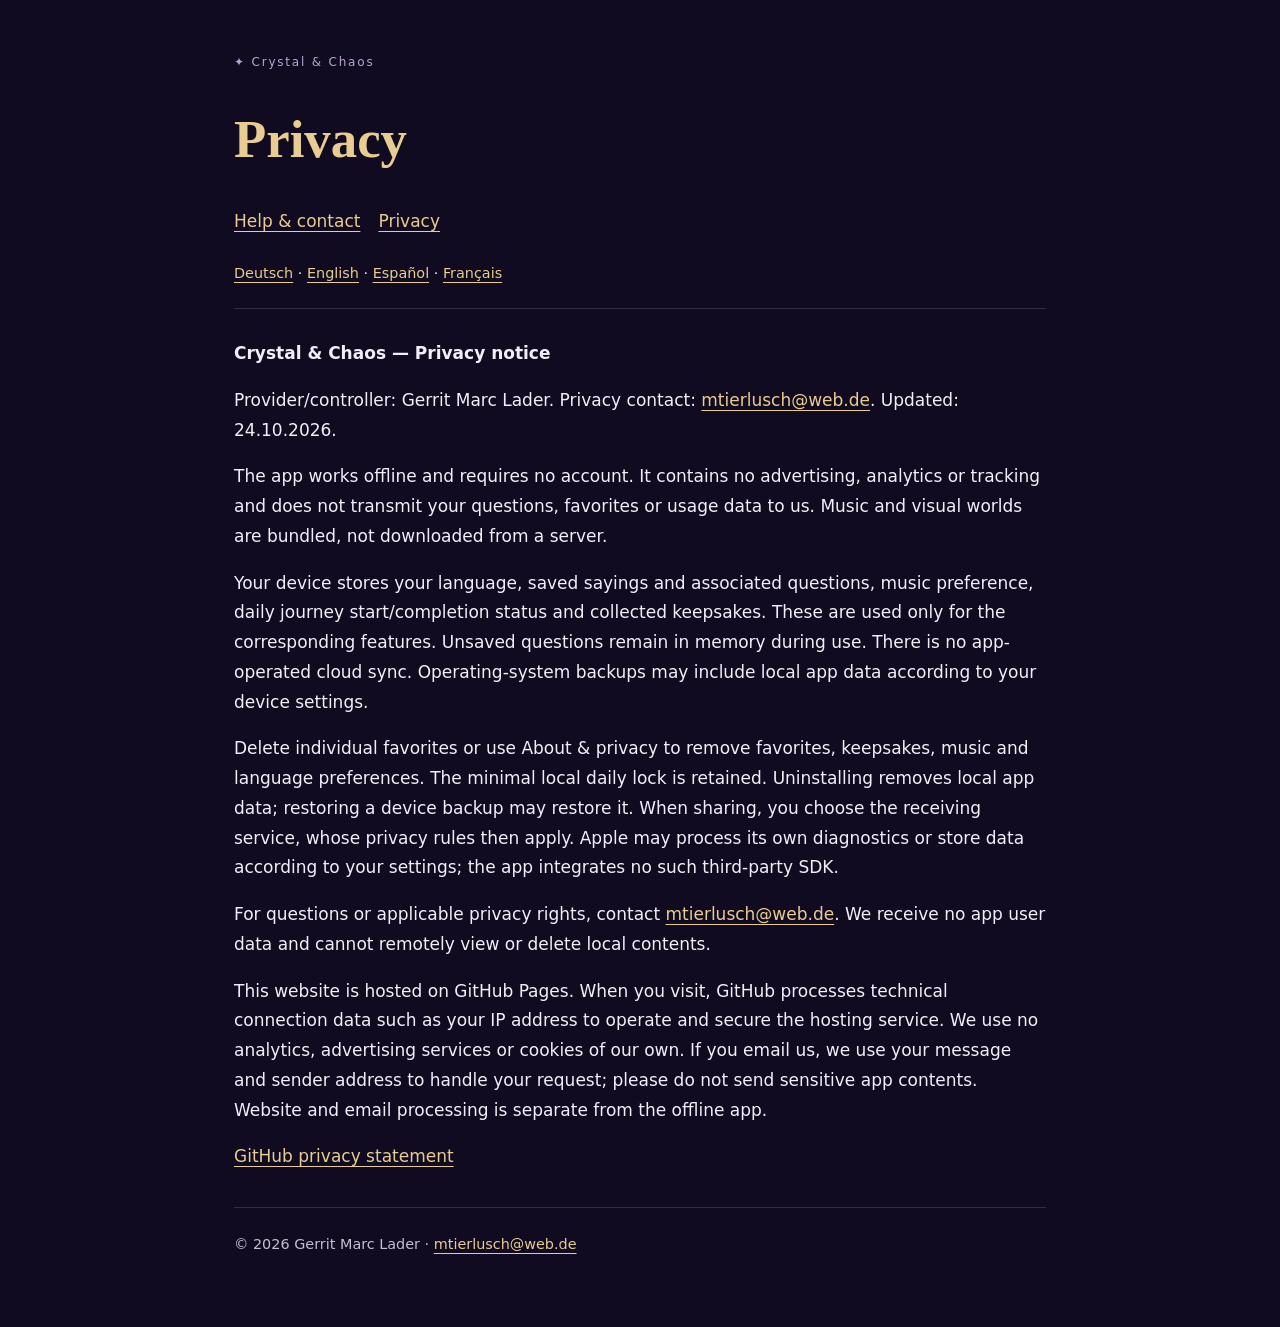
==== privacy-en.html @ af04e94f "Publish multilingual Kugel & Chaos support and privacy website" ====
<!doctype html>
<html lang="en"><head><meta charset="utf-8"><meta name="viewport" content="width=device-width,initial-scale=1"><meta name="description" content="Privacy — Crystal &amp; Chaos"><title>Privacy — Crystal &amp; Chaos</title><link rel="stylesheet" href="style.css"></head>
<body><main><header><p class="badge">✦ Crystal &amp; Chaos</p><h1>Privacy</h1><nav><a href="support-en.html">Help & contact</a><a href="privacy-en.html">Privacy</a></nav><div class="languages"><a href="privacy.html" lang="de" hreflang="de">Deutsch</a> · <a href="privacy-en.html" lang="en" hreflang="en">English</a> · <a href="privacy-es.html" lang="es" hreflang="es">Español</a> · <a href="privacy-fr.html" lang="fr" hreflang="fr">Français</a></div></header><article><p><strong>Crystal &amp; Chaos — Privacy notice</strong></p>
<p>Provider/controller: Gerrit Marc Lader. Privacy contact: <a href="mailto:mtierlusch@web.de">mtierlusch@web.de</a>. Updated: 24.10.2026.</p>
<p>The app works offline and requires no account. It contains no advertising, analytics or tracking and does not transmit your questions, favorites or usage data to us. Music and visual worlds are bundled, not downloaded from a server.</p>
<p>Your device stores your language, saved sayings and associated questions, music preference, daily journey start/completion status and collected keepsakes. These are used only for the corresponding features. Unsaved questions remain in memory during use. There is no app-operated cloud sync. Operating-system backups may include local app data according to your device settings.</p>
<p>Delete individual favorites or use About &amp; privacy to remove favorites, keepsakes, music and language preferences. The minimal local daily lock is retained. Uninstalling removes local app data; restoring a device backup may restore it. When sharing, you choose the receiving service, whose privacy rules then apply. Apple may process its own diagnostics or store data according to your settings; the app integrates no such third-party SDK.</p>
<p>For questions or applicable privacy rights, contact <a href="mailto:mtierlusch@web.de">mtierlusch@web.de</a>. We receive no app user data and cannot remotely view or delete local contents.</p><p>This website is hosted on GitHub Pages. When you visit, GitHub processes technical connection data such as your IP address to operate and secure the hosting service. We use no analytics, advertising services or cookies of our own. If you email us, we use your message and sender address to handle your request; please do not send sensitive app contents. Website and email processing is separate from the offline app.</p><p><a href="https://docs.github.com/en/site-policy/privacy-policies/github-general-privacy-statement">GitHub privacy statement</a></p></article><footer>© 2026 Gerrit Marc Lader · <a href="mailto:mtierlusch@web.de">mtierlusch@web.de</a></footer></main></body></html>
---- style.css ----
*{box-sizing:border-box}html{color-scheme:dark}body{margin:0;background:#100b20;color:#f2eef9;font:17px/1.75 system-ui,sans-serif}main{max-width:860px;margin:auto;padding:40px 24px 70px}a{color:#e9cc91;text-underline-offset:4px}a:focus-visible{outline:3px solid #e9cc91;outline-offset:5px}nav{display:flex;gap:18px;flex-wrap:wrap;margin-bottom:24px}h1{font-family:Georgia,serif;font-size:clamp(2rem,6vw,3.3rem);line-height:1.2;color:#e9cc91}header{border-bottom:1px solid #ffffff24;padding-bottom:22px}article{margin-top:30px}p,li{overflow-wrap:anywhere}li{margin:12px 0}footer{border-top:1px solid #ffffff24;margin-top:35px;padding-top:24px;font-size:.9rem;color:#c5becf}.languages{font-size:.9rem}.badge{letter-spacing:.15em;font-size:.75rem;color:#b8a4d4}
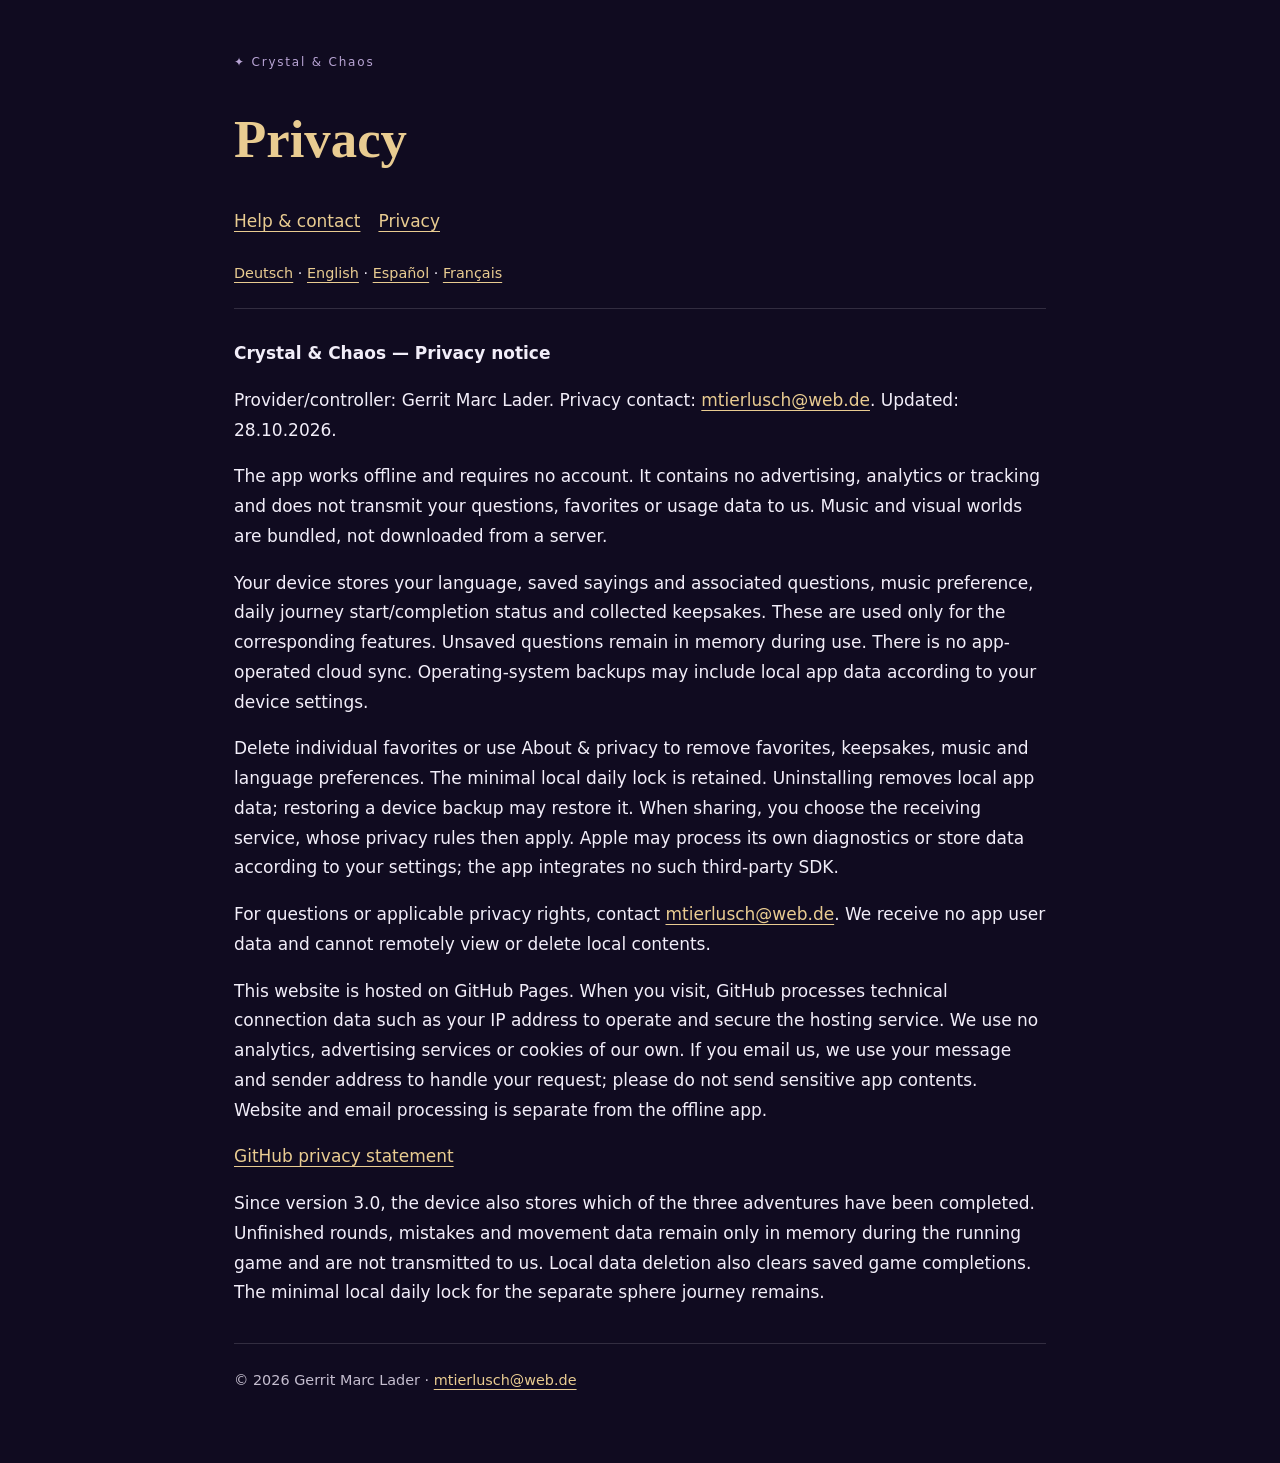
==== commit 38476cc6: "Update support and privacy for the three playable adventures in 3.0" ====
--- a/privacy-en.html
+++ b/privacy-en.html
@@ -1,8 +1,8 @@
 <!doctype html>
 <html lang="en"><head><meta charset="utf-8"><meta name="viewport" content="width=device-width,initial-scale=1"><meta name="description" content="Privacy — Crystal &amp; Chaos"><title>Privacy — Crystal &amp; Chaos</title><link rel="stylesheet" href="style.css"></head>
 <body><main><header><p class="badge">✦ Crystal &amp; Chaos</p><h1>Privacy</h1><nav><a href="support-en.html">Help & contact</a><a href="privacy-en.html">Privacy</a></nav><div class="languages"><a href="privacy.html" lang="de" hreflang="de">Deutsch</a> · <a href="privacy-en.html" lang="en" hreflang="en">English</a> · <a href="privacy-es.html" lang="es" hreflang="es">Español</a> · <a href="privacy-fr.html" lang="fr" hreflang="fr">Français</a></div></header><article><p><strong>Crystal &amp; Chaos — Privacy notice</strong></p>
-<p>Provider/controller: Gerrit Marc Lader. Privacy contact: <a href="mailto:mtierlusch@web.de">mtierlusch@web.de</a>. Updated: 24.10.2026.</p>
+<p>Provider/controller: Gerrit Marc Lader. Privacy contact: <a href="mailto:mtierlusch@web.de">mtierlusch@web.de</a>. Updated: 28.10.2026.</p>
 <p>The app works offline and requires no account. It contains no advertising, analytics or tracking and does not transmit your questions, favorites or usage data to us. Music and visual worlds are bundled, not downloaded from a server.</p>
 <p>Your device stores your language, saved sayings and associated questions, music preference, daily journey start/completion status and collected keepsakes. These are used only for the corresponding features. Unsaved questions remain in memory during use. There is no app-operated cloud sync. Operating-system backups may include local app data according to your device settings.</p>
 <p>Delete individual favorites or use About &amp; privacy to remove favorites, keepsakes, music and language preferences. The minimal local daily lock is retained. Uninstalling removes local app data; restoring a device backup may restore it. When sharing, you choose the receiving service, whose privacy rules then apply. Apple may process its own diagnostics or store data according to your settings; the app integrates no such third-party SDK.</p>
-<p>For questions or applicable privacy rights, contact <a href="mailto:mtierlusch@web.de">mtierlusch@web.de</a>. We receive no app user data and cannot remotely view or delete local contents.</p><p>This website is hosted on GitHub Pages. When you visit, GitHub processes technical connection data such as your IP address to operate and secure the hosting service. We use no analytics, advertising services or cookies of our own. If you email us, we use your message and sender address to handle your request; please do not send sensitive app contents. Website and email processing is separate from the offline app.</p><p><a href="https://docs.github.com/en/site-policy/privacy-policies/github-general-privacy-statement">GitHub privacy statement</a></p></article><footer>© 2026 Gerrit Marc Lader · <a href="mailto:mtierlusch@web.de">mtierlusch@web.de</a></footer></main></body></html>
+<p>For questions or applicable privacy rights, contact <a href="mailto:mtierlusch@web.de">mtierlusch@web.de</a>. We receive no app user data and cannot remotely view or delete local contents.</p><p>This website is hosted on GitHub Pages. When you visit, GitHub processes technical connection data such as your IP address to operate and secure the hosting service. We use no analytics, advertising services or cookies of our own. If you email us, we use your message and sender address to handle your request; please do not send sensitive app contents. Website and email processing is separate from the offline app.</p><p><a href="https://docs.github.com/en/site-policy/privacy-policies/github-general-privacy-statement">GitHub privacy statement</a></p><p>Since version 3.0, the device also stores which of the three adventures have been completed. Unfinished rounds, mistakes and movement data remain only in memory during the running game and are not transmitted to us. Local data deletion also clears saved game completions. The minimal local daily lock for the separate sphere journey remains.</p></article><footer>© 2026 Gerrit Marc Lader · <a href="mailto:mtierlusch@web.de">mtierlusch@web.de</a></footer></main></body></html>
